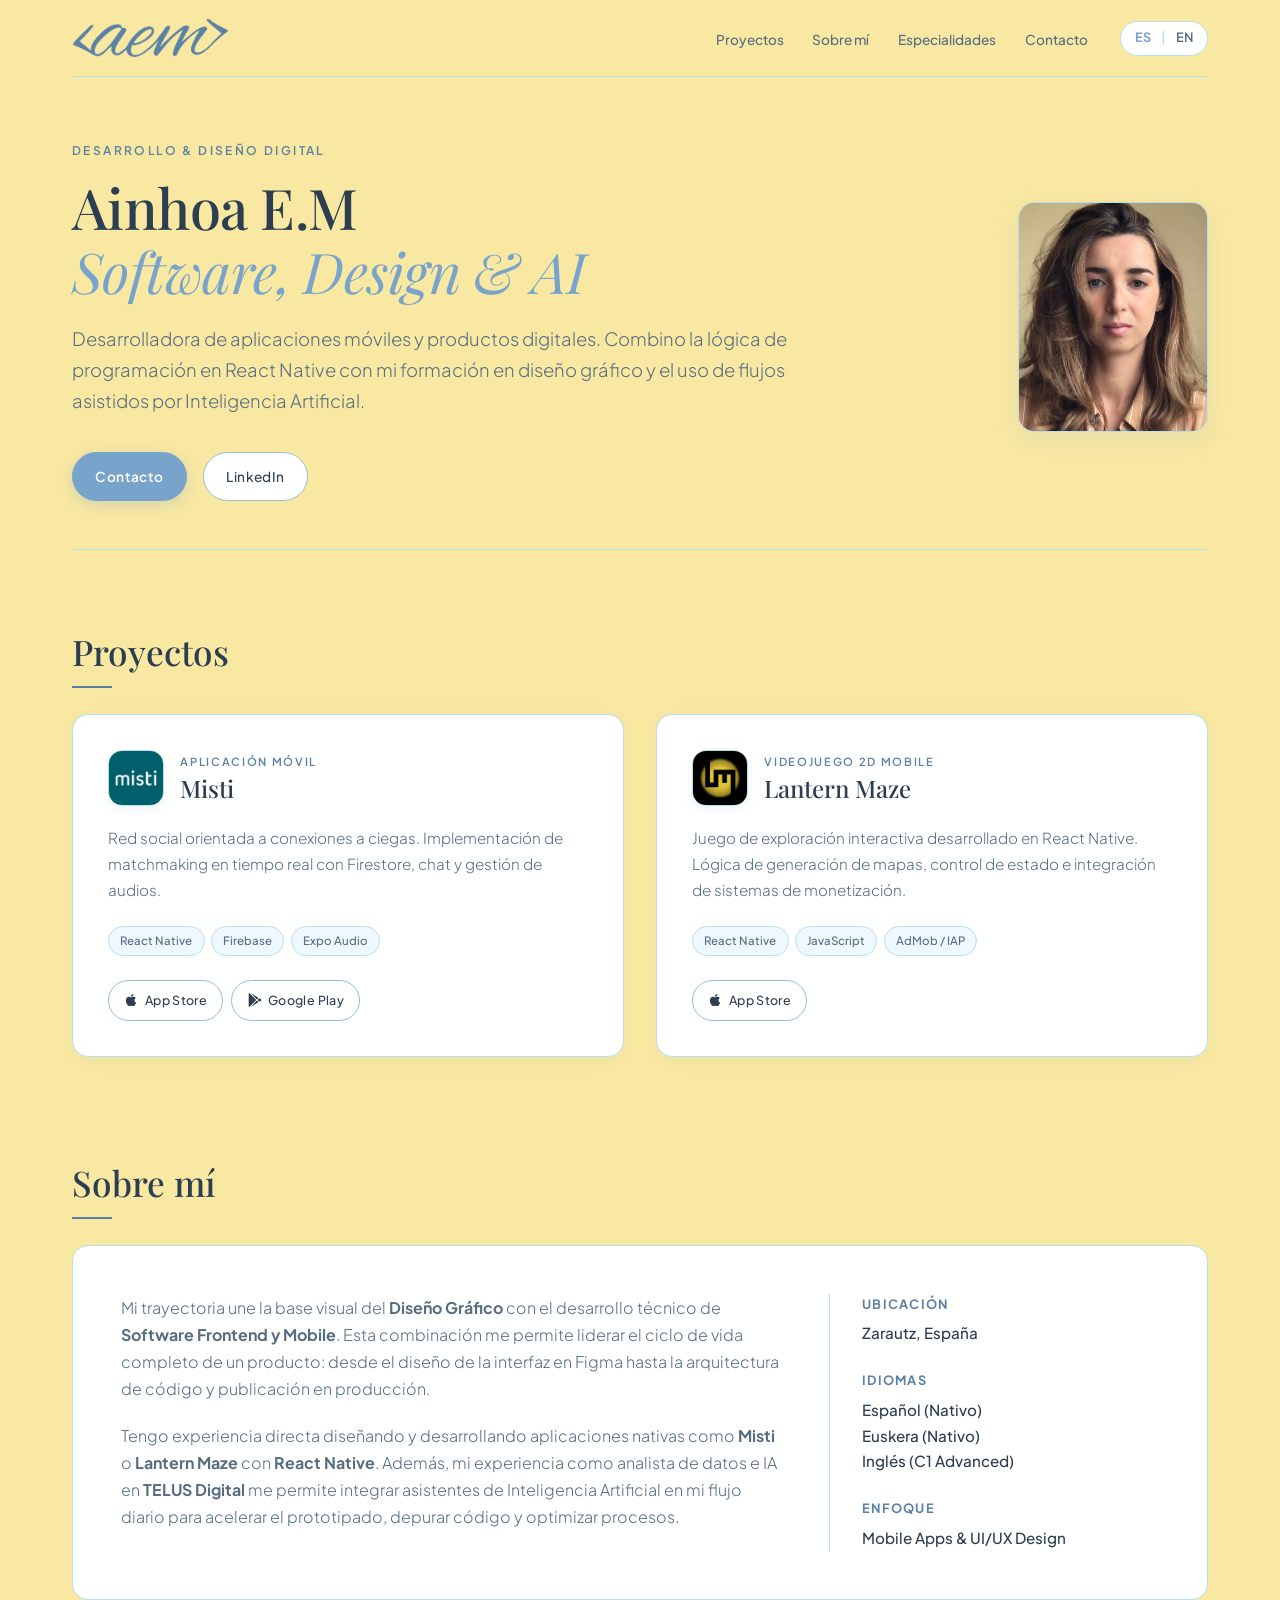
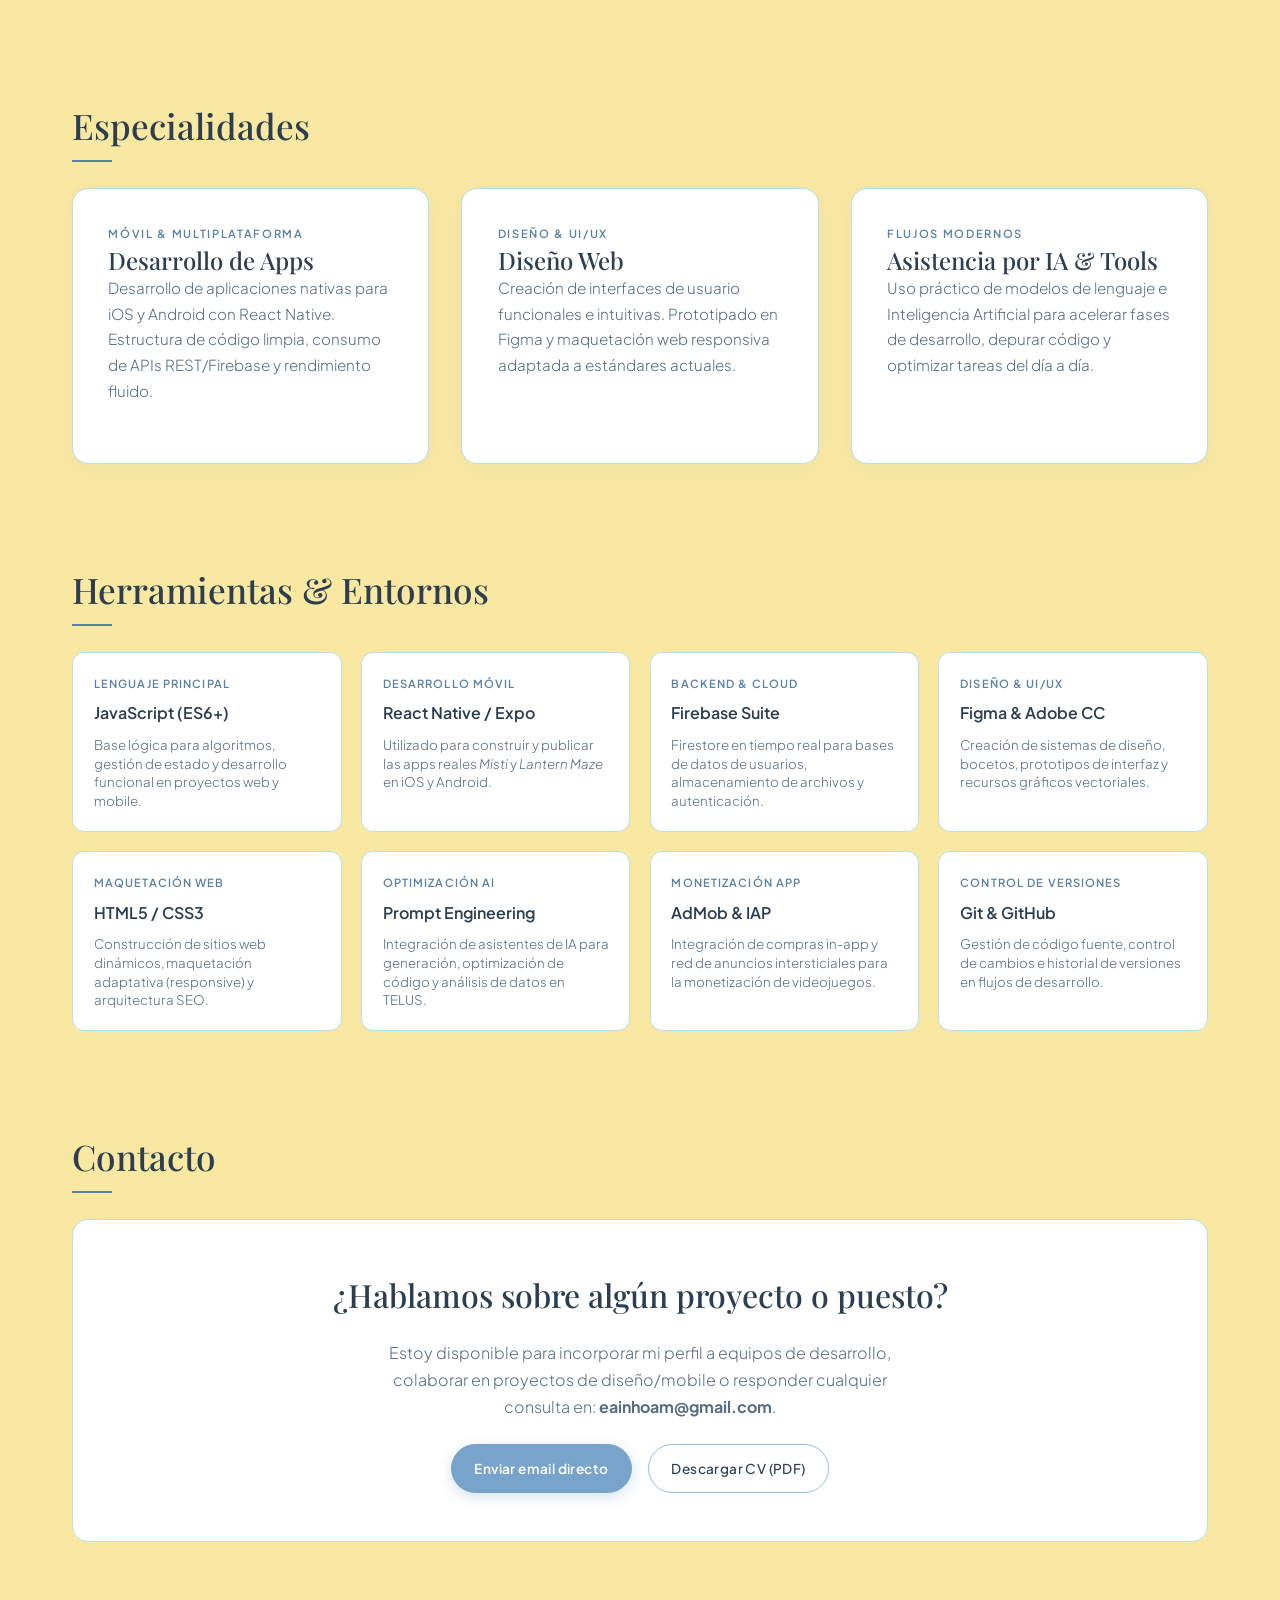
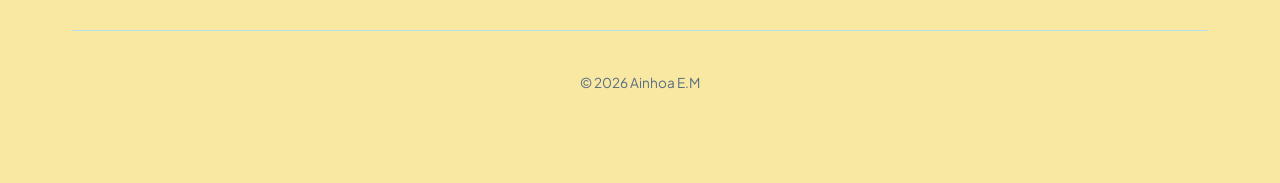
==== index.html @ f0ac6388 "Add files via upload Portfolio 1.0.0" ====
<!DOCTYPE html>
<html lang="es">
<head>
  <meta charset="UTF-8">
  <meta name="viewport" content="width=device-width, initial-scale=1.0">
  <title>Ainhoa E.M — Full Stack Developer & Designer</title>
  <link rel="icon" type="image/png" href="./img/aemlogoazul.png">
  <link rel="apple-touch-icon" href="./img/aemlogoazul.png">
  <!-- Google Fonts -->
  <link rel="preconnect" href="https://fonts.googleapis.com">
  <link rel="preconnect" href="https://fonts.gstatic.com" crossorigin>
  <link href="https://fonts.googleapis.com/css2?family=Playfair+Display:ital,wght@0,500;0,600;1,400&family=Plus+Jakarta+Sans:wght@300;400;500;600&display=swap" rel="stylesheet">

  <!-- Hoja de Estilos Externa -->
  <link rel="stylesheet" href="styles.css">
</head>
<body>

  <!-- NAVEGACIÓN PRINCIPAL -->
  <nav>
    <a href="#" class="nav-logo">
     <img src="./img/logoazul.png" alt="AEM Logo" class="nav-logo-img">
    </a>
    <div class="nav-right">
      <ul class="nav-links">
        <li><a href="#proyectos">Proyectos</a></li>
        <li><a href="#sobre-mi">Sobre mí</a></li>
        <li><a href="#servicios">Especialidades</a></li>
        <li><a href="#contacto">Contacto</a></li>
      </ul>
      <div class="lang-switch">
        <a href="#" class="active">ES</a>
        <span>|</span>
        <a href="index-en.html">EN</a>
      </div>
    </div>
  </nav>

  <!-- HEADER / HERO -->
  <header class="hero-container">
    <div class="hero-content">
      <span class="subtitle-label">Desarrollo & Diseño Digital</span>
      <h1>Ainhoa E.M <br><i>Software, Design & AI</i></h1>
      <p class="bio">
        Desarrolladora de aplicaciones móviles y productos digitales. Combino la lógica de programación en React Native con mi formación en diseño gráfico y el uso de flujos asistidos por Inteligencia Artificial.
      </p>
      <div class="contact-bar">
        <a href="#contacto" class="btn btn-primary">Contacto</a>
        <a href="https://www.linkedin.com/in/ainhoaem" target="_blank" class="btn">LinkedIn</a>
      </div>
    </div>
    <div class="hero-avatar-wrapper">
      <img src="./img/profile.jpg" alt="Ainhoa E.M" class="hero-avatar">
    </div>
  </header>

  <!-- PROYECTOS DESTACADOS -->
  <section id="proyectos" class="reveal">
    <h2 class="section-title">Proyectos</h2>
    <div class="grid-2">
     
      <!-- MISTI -->
      <div class="card project-card">
        <div>
          <div class="project-header">
            <img src="./img/iconmisti.png" alt="Logo Misti" class="project-logo">
            <div>
              <span class="card-category">Aplicación Móvil</span>
              <h3>Misti</h3>
            </div>
          </div>
          <p>Red social orientada a conexiones a ciegas. Implementación de matchmaking en tiempo real con Firestore, chat y gestión de audios.</p>
          <div class="tags">
            <span class="tag">React Native</span>
            <span class="tag">Firebase</span>
            <span class="tag">Expo Audio</span>
          </div>
        </div>
        <div class="card-actions">
          <a href="https://apps.apple.com/es/app/misti/id6782328166" target="_blank" class="btn btn-store">
            <svg class="store-icon" viewBox="0 0 384 512" fill="currentColor"><path d="M318.7 268.7c-.2-36.7 16.4-64.4 50-84.8-18.8-26.9-47.2-41.7-84.7-44.6-35.5-2.8-74.3 20.7-88.5 20.7-15 0-49.4-19.7-76.4-19.7C63.3 141.2 4 184.8 4 273.5q0 39.3 14.4 81.2c12.8 36.7 59 126.7 107.2 125.2 25.2-.6 43-17.9 75.8-17.9 31.8 0 48.3 17.9 76.4 17.9 48.6-.7 90.4-82.5 102.6-119.3-65.2-30.7-61.7-90-61.7-91.9zm-56.6-164.2c27.3-32.4 24.8-61.9 24-72.5-24.1 1.4-52 16.4-67.9 34.9-17.5 19.8-27.8 44.3-25.6 71.9 26.1 2 52.3-13.8 69.5-34.3z"/></svg>
            App Store
          </a>
          <a href="https://play.google.com/store/apps/details?id=com.eainhoam.misti" target="_blank" class="btn btn-store">
            <svg class="store-icon" viewBox="0 0 512 512" fill="currentColor"><path d="M325.3 234.3L104.6 13l280.8 161.2-60.1 60.1zM47 0C34 6.8 25.3 19.2 25.3 35.3v441.3c0 16.1 8.7 28.5 21.7 35.3l256.6-256L47 0zm425.2 225.6l-58.9-34.1-65.7 64.5 65.7 64.5 60.1-34.1c18-14.3 18-46.5-1.2-60.8zM104.6 499l220.7-221.3 60.1 60.1L104.6 499z"/></svg>
            Google Play
          </a>
        </div>
      </div>

      <!-- LANTERN MAZE -->
      <div class="card project-card">
        <div>
          <div class="project-header">
            <img src="./img/iconlantern.png" alt="Logo Lantern Maze" class="project-logo">
            <div>
              <span class="card-category">Videojuego 2D Mobile</span>
              <h3>Lantern Maze</h3>
            </div>
          </div>
          <p>Juego de exploración interactiva desarrollado en React Native. Lógica de generación de mapas, control de estado e integración de sistemas de monetización.</p>
          <div class="tags">
            <span class="tag">React Native</span>
            <span class="tag">JavaScript</span>
            <span class="tag">AdMob / IAP</span>
          </div>
        </div>
        <div class="card-actions">
          <a href="https://apps.apple.com/es/app/lantern-maze/id6813588997" target="_blank" class="btn btn-store">
            <svg class="store-icon" viewBox="0 0 384 512" fill="currentColor"><path d="M318.7 268.7c-.2-36.7 16.4-64.4 50-84.8-18.8-26.9-47.2-41.7-84.7-44.6-35.5-2.8-74.3 20.7-88.5 20.7-15 0-49.4-19.7-76.4-19.7C63.3 141.2 4 184.8 4 273.5q0 39.3 14.4 81.2c12.8 36.7 59 126.7 107.2 125.2 25.2-.6 43-17.9 75.8-17.9 31.8 0 48.3 17.9 76.4 17.9 48.6-.7 90.4-82.5 102.6-119.3-65.2-30.7-61.7-90-61.7-91.9zm-56.6-164.2c27.3-32.4 24.8-61.9 24-72.5-24.1 1.4-52 16.4-67.9 34.9-17.5 19.8-27.8 44.3-25.6 71.9 26.1 2 52.3-13.8 69.5-34.3z"/></svg>
            App Store
          </a>
        </div>
      </div>

    </div>
  </section>

  <!-- SOBRE MÍ -->
  <section id="sobre-mi" class="reveal">
    <h2 class="section-title">Sobre mí</h2>
    <div class="about-box">
      <div class="about-text">
        <p>
          Mi trayectoria une la base visual del <strong>Diseño Gráfico </strong> con el desarrollo técnico de <strong>Software Frontend y Mobile</strong>. Esta combinación me permite liderar el ciclo de vida completo de un producto: desde el diseño de la interfaz en Figma hasta la arquitectura de código y publicación en producción.
        </p>
        <p>
          Tengo experiencia directa diseñando y desarrollando aplicaciones nativas como <strong>Misti</strong> o <strong>Lantern Maze</strong> con <strong>React Native</strong>. Además, mi experiencia como analista de datos e IA en <strong>TELUS Digital</strong> me permite integrar asistentes de Inteligencia Artificial en mi flujo diario para acelerar el prototipado, depurar código y optimizar procesos.
        </p>
      </div>
      <div class="about-highlights">
        <div class="highlight-item">
          <h4>Ubicación</h4>
          <p>Zarautz, España</p>
        </div>
        <div class="highlight-item">
          <h4>Idiomas</h4>
          <p>Español (Nativo)<br>Euskera (Nativo)<br>Inglés (C1 Advanced)</p>
        </div>
        <div class="highlight-item">
          <h4>Enfoque</h4>
          <p>Mobile Apps & UI/UX Design</p>
        </div>
      </div>
    </div>
  </section>

  <!-- SERVICIOS / ESPECIALIDADES -->
  <section id="servicios" class="reveal">
    <h2 class="section-title">Especialidades</h2>
    <div class="grid-3">
      <div class="card">
        <div>
          <span class="card-category">Móvil & Multiplataforma</span>
          <h3>Desarrollo de Apps</h3>
          <p>Desarrollo de aplicaciones nativas para iOS y Android con React Native. Estructura de código limpia, consumo de APIs REST/Firebase y rendimiento fluido.</p>
        </div>
      </div>
      <div class="card">
        <div>
          <span class="card-category">Diseño & UI/UX</span>
          <h3>Diseño Web</h3>
          <p>Creación de interfaces de usuario funcionales e intuitivas. Prototipado en Figma y maquetación web responsiva adaptada a estándares actuales.</p>
        </div>
      </div>
      <div class="card">
        <div>
          <span class="card-category">Flujos modernos</span>
          <h3>Asistencia por IA & Tools</h3>
          <p>Uso práctico de modelos de lenguaje e Inteligencia Artificial para acelerar fases de desarrollo, depurar código y optimizar tareas del día a día.</p>
        </div>
      </div>
    </div>
  </section>

  <!-- STACK TÉCNICO -->
  <section id="stack" class="reveal">
    <h2 class="section-title">Herramientas & Entornos</h2>
    <div class="skills-grid">
     
      <div class="skill-item">
        <span class="skill-category">Lenguaje principal</span>
        <span class="skill-name">JavaScript (ES6+)</span>
        <span class="skill-desc">Base lógica para algoritmos, gestión de estado y desarrollo funcional en proyectos web y mobile.</span>
      </div>

      <div class="skill-item">
        <span class="skill-category">Desarrollo Móvil</span>
        <span class="skill-name">React Native / Expo</span>
        <span class="skill-desc">Utilizado para construir y publicar las apps reales <i>Misti</i> y <i>Lantern Maze</i> en iOS y Android.</span>
      </div>

      <div class="skill-item">
        <span class="skill-category">Backend & Cloud</span>
        <span class="skill-name">Firebase Suite</span>
        <span class="skill-desc">Firestore en tiempo real para bases de datos de usuarios, almacenamiento de archivos y autenticación.</span>
      </div>

      <div class="skill-item">
        <span class="skill-category">Diseño & UI/UX</span>
        <span class="skill-name">Figma & Adobe CC</span>
        <span class="skill-desc">Creación de sistemas de diseño, bocetos, prototipos de interfaz y recursos gráficos vectoriales.</span>
      </div>

      <div class="skill-item">
        <span class="skill-category">Maquetación Web</span>
        <span class="skill-name">HTML5 / CSS3</span>
        <span class="skill-desc">Construcción de sitios web dinámicos, maquetación adaptativa (responsive) y arquitectura SEO.</span>
      </div>

      <div class="skill-item">
        <span class="skill-category">Optimización AI</span>
        <span class="skill-name">Prompt Engineering</span>
        <span class="skill-desc">Integración de asistentes de IA para generación, optimización de código y análisis de datos en TELUS.</span>
      </div>

      <div class="skill-item">
        <span class="skill-category">Monetización App</span>
        <span class="skill-name">AdMob & IAP</span>
        <span class="skill-desc">Integración de compras in-app y red de anuncios intersticiales para la monetización de videojuegos.</span>
      </div>

      <div class="skill-item">
        <span class="skill-category">Control de Versiones</span>
        <span class="skill-name">Git & GitHub</span>
        <span class="skill-desc">Gestión de código fuente, control de cambios e historial de versiones en flujos de desarrollo.</span>
      </div>

    </div>
  </section>

  <!-- CONTACTO -->
  <section id="contacto" class="reveal">
    <h2 class="section-title">Contacto</h2>
    <div class="contact-box">
      <h3>¿Hablamos sobre algún proyecto o puesto?</h3>
      <p>Estoy disponible para incorporar mi perfil a equipos de desarrollo, colaborar en proyectos de diseño/mobile o responder cualquier consulta en: <strong>eainhoam@gmail.com</strong>.</p>
      <div style="display: flex; gap: 1rem; justify-content: center; flex-wrap: wrap; align-items: center;">
        <a href="mailto:eainhoam@gmail.com" class="btn btn-primary">Enviar email directo</a>
        <a href="AinhoaEtxeberria_cv.pdf" target="_blank" class="btn">Descargar CV (PDF)</a>
      </div>
    </div>
  </section>

  <!-- FOOTER -->
  <footer>
    <p>© 2026 Ainhoa E.M</p>
  </footer>
<!-- SCRIPT PARA ACTIVAR LAS ANIMACIONES DE SCROLL -->
  <script>
    function revealOnScroll() {
      const reveals = document.querySelectorAll('.reveal');
      const windowHeight = window.innerHeight;
      
      reveals.forEach(element => {
        const elementTop = element.getBoundingClientRect().top;
        const revealPoint = 100;
        
        if (elementTop < windowHeight - revealPoint) {
          element.classList.add('active');
        }
      });
    }

    window.addEventListener('scroll', revealOnScroll);
    window.addEventListener('load', revealOnScroll);
  </script>
</body>
</html>
</body>
</html>
---- styles.css ----
:root {
  --bg: #F9E8A2;             /* Amarillo crema pastel (Fondo general) */
  --surface: #ffffff;       /* Blanco puro (Tarjetas e interior) */
  --card-bg: #fffcf0;       /* Fondo ligero secundario */
  --primary: #78A4CB;       /* Azul medio (Botones principales, acentos) */
  --primary-hover: #5e8bb3;
  --accent: #5b81a4;        /* Azul de contraste (Subtítulos y etiquetas) */
  --border: #B4E1EB;        /* Azul menta claro (Bordes y separadores) */
  --border-highlight: #95BDD7;
  --text: #2c3e50;          /* Azul marino oscuro (Texto principal de alta legibilidad) */
  --text-muted: #576d82;    /* Azul grisáceo (Texto secundario) */
  --font-heading: 'Playfair Display', Georgia, serif;
  --font-body: 'Plus Jakarta Sans', -apple-system, sans-serif;
}

html {
  scroll-behavior: smooth;
}

* {
  box-sizing: border-box;
  margin: 0;
  padding: 0;
}

body {
  background-color: var(--bg);
  color: var(--text);
  font-family: var(--font-body);
  line-height: 1.7;
  padding: 0 2rem 3rem 2rem;
  max-width: 1200px;
  margin: 0 auto;
  -webkit-font-smoothing: antialiased;
}

/* NAV NAVEGACIÓN FIJA */
nav {
  position: sticky;
  top: 0;
  background: rgba(249, 232, 162, 0.92);
  backdrop-filter: blur(10px);
  display: flex;
  justify-content: space-between;
  align-items: center;
  padding: 1.2rem 0;
  border-bottom: 1px solid var(--border);
  z-index: 100;
}

.nav-logo {
  display: flex;
  align-items: center;
  text-decoration: none;
}

.nav-logo-img {
  height: 38px; /* Ajusta la altura de las letras del logo */
  width: auto;
  transition: transform 0.3s ease;
}

.nav-logo-img:hover {
  transform: scale(1.05); /* Ligero micro-interacción al pasar el ratón */
}

.nav-right {
  display: flex;
  align-items: center;
  gap: 2rem;
}

.nav-links {
  display: flex;
  gap: 1.8rem;
  list-style: none;
}

.nav-links a {
  text-decoration: none;
  color: var(--text-muted);
  font-size: 0.85rem;
  font-weight: 500;
  transition: color 0.2s ease;
}

.nav-links a:hover {
  color: var(--primary);
}

/* SELECTOR DE IDIOMA */
.lang-switch {
  display: flex;
  align-items: center;
  gap: 0.3rem;
  font-size: 0.8rem;
  font-weight: 600;
  background: var(--surface);
  padding: 0.25rem 0.6rem;
  border-radius: 20px;
  border: 1px solid var(--border);
}

.lang-switch a {
  text-decoration: none;
  color: var(--text-muted);
  padding: 0.1rem 0.3rem;
  border-radius: 4px;
  transition: all 0.2s ease;
}

.lang-switch a.active {
  color: var(--primary);
  font-weight: 700;
}

.lang-switch span {
  color: var(--border);
}

/* HEADER / HERO */
.hero-container {
  padding: 4rem 0 3rem 0;
  border-bottom: 1px solid var(--border);
  display: flex;
  align-items: center;
  justify-content: space-between;
  gap: 3rem;
}

.hero-content {
  flex: 1;
}

.hero-avatar-wrapper {
  flex-shrink: 0;
}

/* FOTO DE PERFIL CON FORMATO DE TARJETA ESTANTERÍA */
.hero-avatar {
  width: 190px;
  height: 230px;
  object-fit: cover;
  border-radius: 16px;
  border: 1px solid var(--border);
  box-shadow: 0 8px 24px rgba(120, 164, 203, 0.15);
  background-color: var(--surface);
}

.subtitle-label {
  text-transform: uppercase;
  font-size: 0.75rem;
  letter-spacing: 0.2em;
  color: var(--accent);
  font-weight: 600;
  margin-bottom: 0.8rem;
  display: block;
}

h1 {
  font-family: var(--font-heading);
  font-size: 3.5rem;
  font-weight: 500;
  color: var(--text);
  line-height: 1.15;
  margin-bottom: 1.2rem;
  letter-spacing: -0.01em;
}

h1 i {
  font-weight: 400;
  color: var(--primary);
}

.bio {
  font-size: 1.15rem;
  color: var(--text-muted);
  max-width: 750px;
  margin-bottom: 2.2rem;
  font-weight: 300;
}

.contact-bar {
  display: flex;
  gap: 1rem;
  flex-wrap: wrap;
}

/* BOTONES GENERALES */
.btn {
  display: inline-flex;
  align-items: center;
  justify-content: center;
  background: var(--surface);
  color: var(--text);
  padding: 0.75rem 1.4rem;
  border-radius: 30px;
  text-decoration: none;
  border: 1px solid var(--border-highlight);
  transition: all 0.25s ease;
  font-size: 0.85rem;
  font-weight: 500;
  letter-spacing: 0.03em;
  gap: 0.4rem;
}

.btn:hover {
  border-color: var(--primary);
  color: var(--primary);
  transform: translateY(-2px);
}

.btn-primary {
  background: var(--primary);
  color: #ffffff;
  border: 1px solid var(--primary);
  font-weight: 600;
}

.btn-primary:hover {
  background: var(--primary-hover);
  border-color: var(--primary-hover);
  color: #ffffff;
}

/* SECCIONES Y TARJETAS */
section {
  padding: 4.5rem 0 1.5rem 0;
}

.section-title {
  font-family: var(--font-heading);
  font-size: 2.2rem;
  font-weight: 500;
  margin-bottom: 2rem;
  position: relative;
  display: inline-block;
}

.section-title::after {
  content: '';
  position: absolute;
  bottom: -6px;
  left: 0;
  width: 40px;
  height: 2px;
  background: var(--accent);
}

.grid-3 {
  display: grid;
  grid-template-columns: repeat(3, 1fr);
  gap: 2rem;
}

.grid-2 {
  display: grid;
  grid-template-columns: repeat(2, 1fr);
  gap: 2rem;
}

.card {
  background: var(--surface);
  border: 1px solid var(--border);
  border-radius: 16px;
  padding: 2.2rem;
  display: flex;
  flex-direction: column;
  justify-content: space-between;
  transition: all 0.3s cubic-bezier(0.16, 1, 0.3, 1);
  box-shadow: 0 4px 20px rgba(120, 164, 203, 0.08);
}

.card:hover {
  border-color: var(--border-highlight);
  transform: translateY(-4px);
  box-shadow: 0 8px 30px rgba(120, 164, 203, 0.2);
}

/* LOGO INTEGRADO EN LA CABECERA DE LA TARJETA */
.project-header {
  display: flex;
  align-items: center;
  gap: 1rem;
  margin-bottom: 1.2rem;
}

.project-logo {
  width: 56px;
  height: 56px;
  object-fit: cover;
  border-radius: 14px;
  border: 1px solid var(--border);
  box-shadow: 0 4px 10px rgba(120, 164, 203, 0.12);
  flex-shrink: 0;
}

.card-category {
  font-size: 0.7rem;
  text-transform: uppercase;
  letter-spacing: 0.15em;
  color: var(--accent);
  margin-bottom: 0.2rem;
  font-weight: 600;
  display: block;
}

.card h3 {
  font-family: var(--font-heading);
  font-size: 1.5rem;
  font-weight: 500;
  color: var(--text);
  line-height: 1.2;
}

.card p {
  color: var(--text-muted);
  font-size: 0.95rem;
  margin-bottom: 1.5rem;
  font-weight: 300;
}

.tags {
  display: flex;
  flex-wrap: wrap;
  gap: 0.4rem;
  margin-bottom: 1.5rem;
}

.tag {
  background: #f0f8ff;
  color: var(--text-muted);
  font-size: 0.72rem;
  padding: 0.25rem 0.7rem;
  border-radius: 20px;
  border: 1px solid var(--border);
  font-weight: 500;
}

/* BOTONES DE TIENDAS Y TARJETAS */
.card-actions {
  display: flex;
  gap: 0.5rem;
  margin-top: auto;
  flex-wrap: wrap;
}

.card-actions .btn {
  padding: 0.55rem 0.95rem;
  font-size: 0.78rem;
}

.store-icon {
  width: 14px;
  height: 14px;
}

/* SECCIÓN SOBRE MÍ */
.about-box {
  background: var(--surface);
  border: 1px solid var(--border);
  border-radius: 16px;
  padding: 3rem;
  display: grid;
  grid-template-columns: 2fr 1fr;
  gap: 3rem;
}

.about-text p {
  color: var(--text-muted);
  font-size: 1rem;
  margin-bottom: 1.2rem;
  font-weight: 300;
}

.about-highlights {
  border-left: 1px solid var(--border);
  padding-left: 2rem;
  display: flex;
  flex-direction: column;
  gap: 1.5rem;
}

.highlight-item h4 {
  font-size: 0.8rem;
  text-transform: uppercase;
  letter-spacing: 0.1em;
  color: var(--accent);
  margin-bottom: 0.3rem;
}

.highlight-item p {
  font-size: 0.95rem;
  color: var(--text);
  font-weight: 500;
}

/* HERRAMIENTAS Y ENTORNOS */
.skills-grid {
  display: grid;
  grid-template-columns: repeat(4, 1fr);
  gap: 1.2rem;
}

.skill-item {
  background: var(--surface);
  padding: 1.3rem;
  border-radius: 12px;
  border: 1px solid var(--border);
  display: flex;
  flex-direction: column;
  gap: 0.4rem;
  transition: border-color 0.2s ease;
}

.skill-item:hover {
  border-color: var(--border-highlight);
}

.skill-category {
  font-size: 0.7rem;
  text-transform: uppercase;
  letter-spacing: 0.1em;
  color: var(--accent);
  font-weight: 600;
}

.skill-name {
  font-size: 1rem;
  color: var(--text);
  font-weight: 600;
}

.skill-desc {
  font-size: 0.83rem;
  color: var(--text-muted);
  font-weight: 300;
  line-height: 1.4;
  margin-top: 0.2rem;
}

/* SECCIÓN CONTACTO */
.contact-box {
  background: var(--surface);
  border: 1px solid var(--border);
  border-radius: 16px;
  padding: 3rem;
  text-align: center;
}

.contact-box h3 {
  font-family: var(--font-heading);
  font-size: 2rem;
  margin-bottom: 1rem;
  font-weight: 500;
}

.contact-box p {
  color: var(--text-muted);
  max-width: 550px;
  margin: 0 auto 1.5rem auto;
  font-weight: 300;
}

/* FOOTER */
footer {
  padding: 2.5rem 0;
  border-top: 1px solid var(--border);
  margin-top: 4rem;
  text-align: center;
  font-size: 0.85rem;
  color: var(--text-muted);
}

/* RESPONSIVE */
@media (max-width: 992px) {
  .hero-container { flex-direction: column-reverse; text-align: center; gap: 2rem; }
  .bio { margin-left: auto; margin-right: auto; }
  .contact-bar { justify-content: center; }
  .grid-3, .grid-2, .skills-grid { grid-template-columns: repeat(2, 1fr); }
  .about-box { grid-template-columns: 1fr; gap: 2rem; }
  .about-highlights { border-left: none; padding-left: 0; border-top: 1px solid var(--border); padding-top: 1.5rem; }
}

@media (max-width: 680px) {
  body { padding: 0 1.2rem 2rem 1.2rem; }
  h1 { font-size: 2.4rem; }
  .grid-3, .grid-2, .skills-grid { grid-template-columns: 1fr; }
  .nav-links { display: none; }
}

/* --- EFECTOS "PRO" Y MOVIMIENTO SUTIL --- */

/* 1. Animación suave de flotación para la imagen de perfil */
@keyframes floatProfile {
  0% {
    transform: translateY(0px);
  }
  50% {
    transform: translateY(-8px);
  }
  100% {
    transform: translateY(0px);
  }
}

.hero-avatar {
  animation: floatProfile 6s ease-in-out infinite;
}

/* 2. Efecto de aparición al hacer Scroll (Scroll Reveal) */
.reveal {
  opacity: 0;
  transform: translateY(25px);
  transition: opacity 0.8s ease-out, transform 0.8s ease-out;
}

.reveal.active {
  opacity: 1;
  transform: translateY(0);
}

/* 3. Brillo y pulso suave en los botones principales */
.btn-primary {
  box-shadow: 0 4px 14px rgba(120, 164, 203, 0.3);
}

.btn-primary:hover {
  box-shadow: 0 6px 20px rgba(120, 164, 203, 0.5);
}
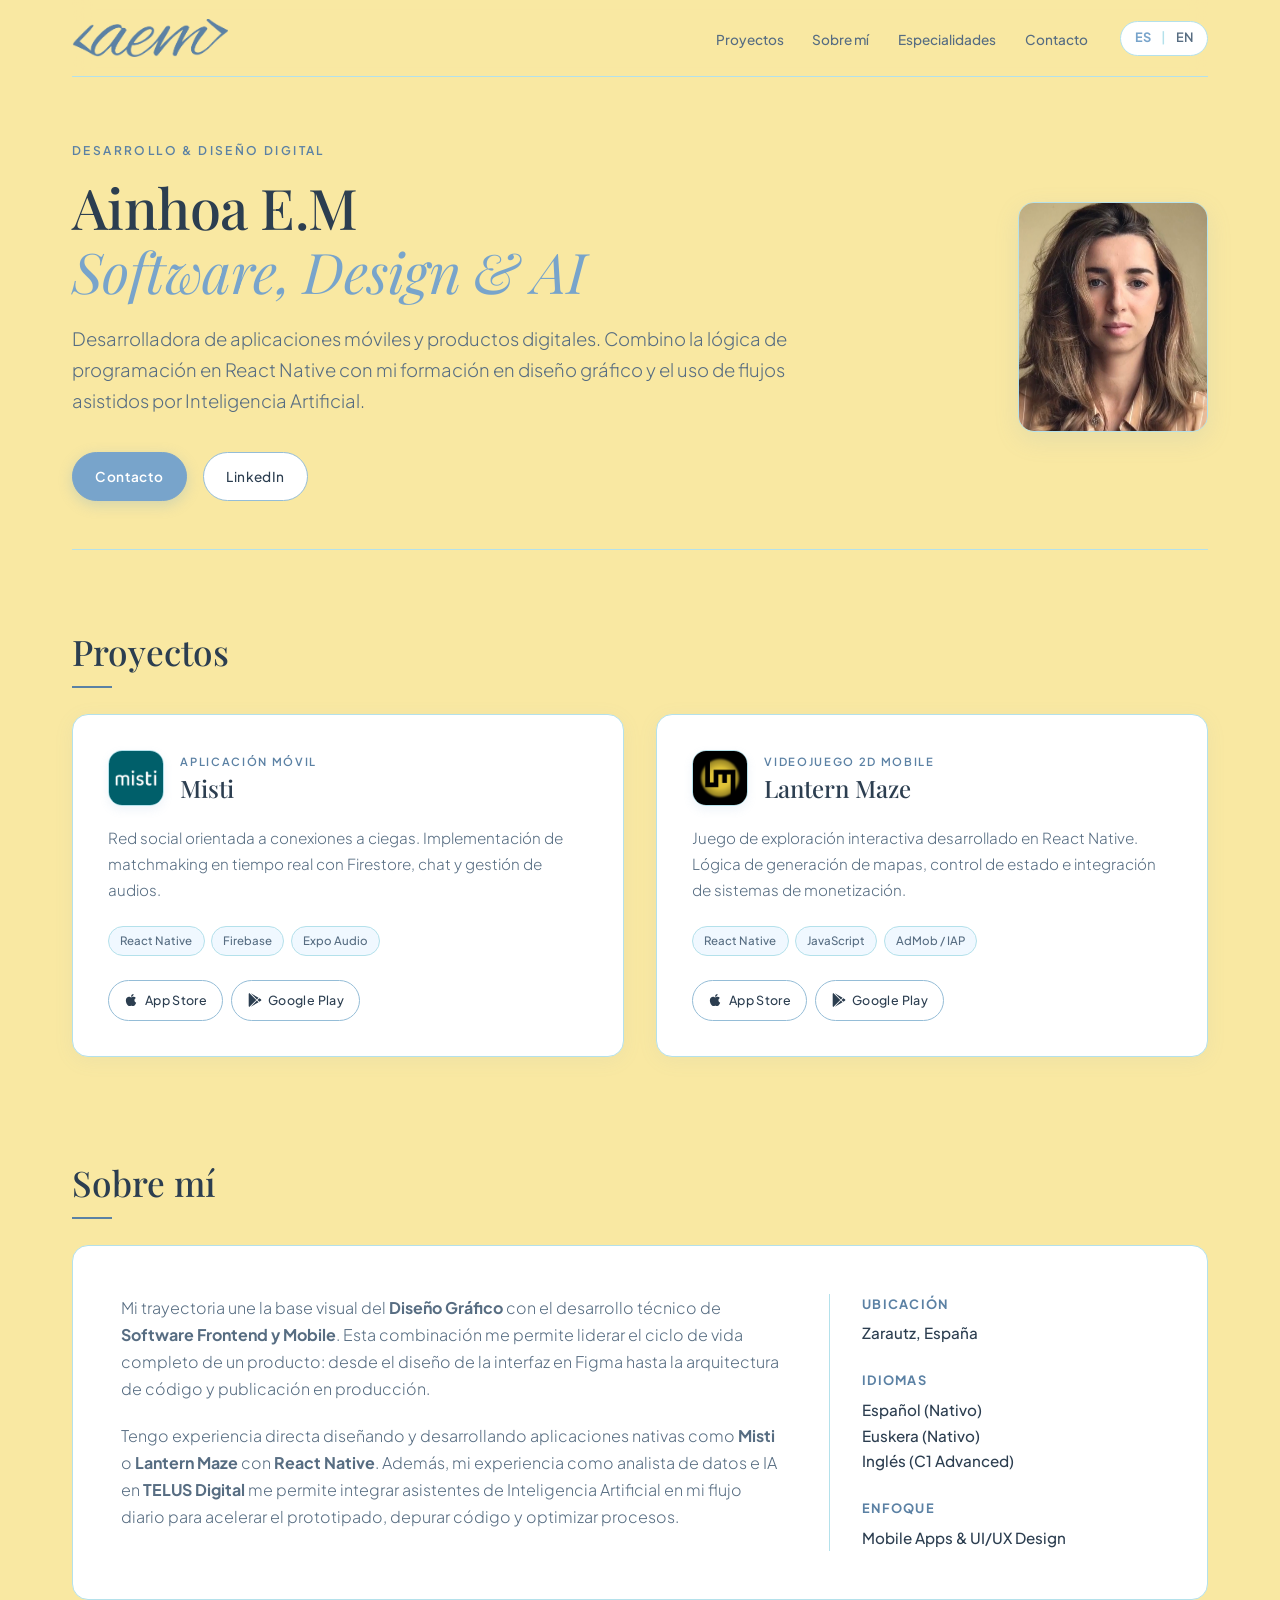
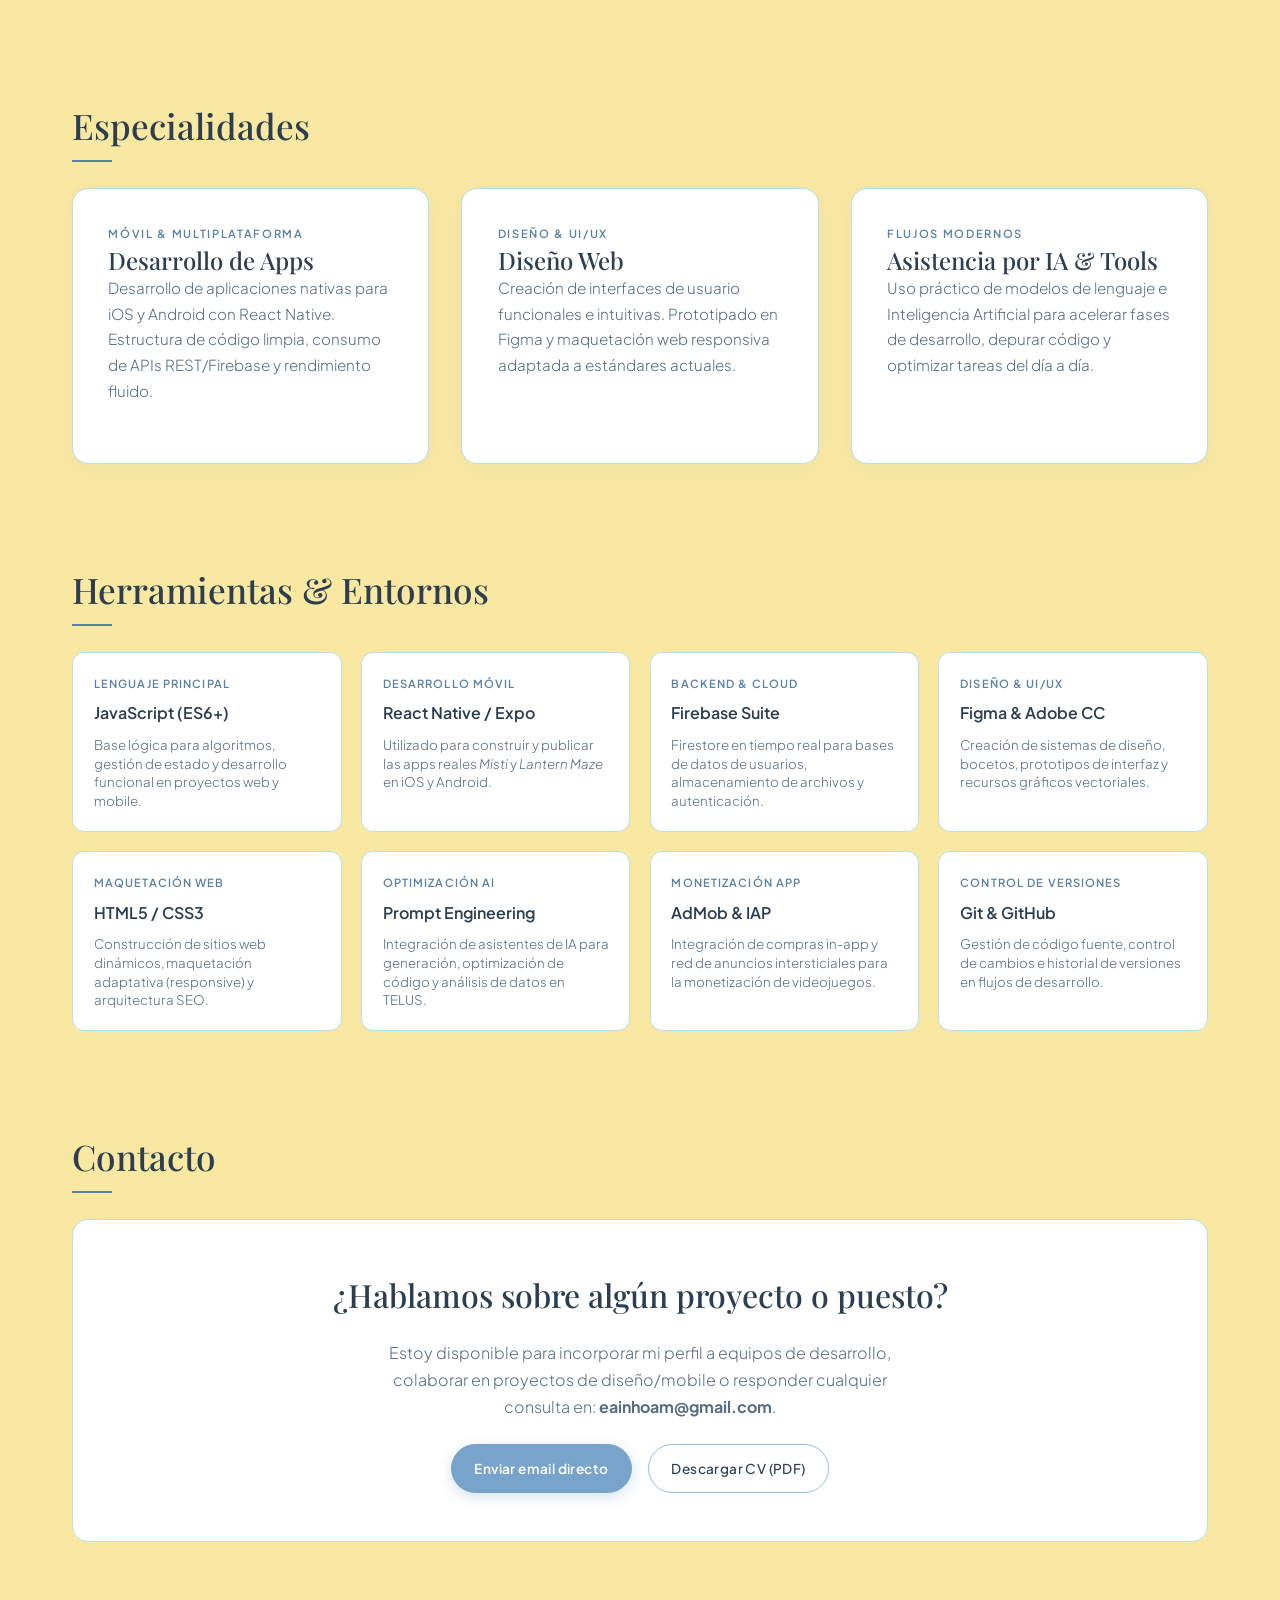
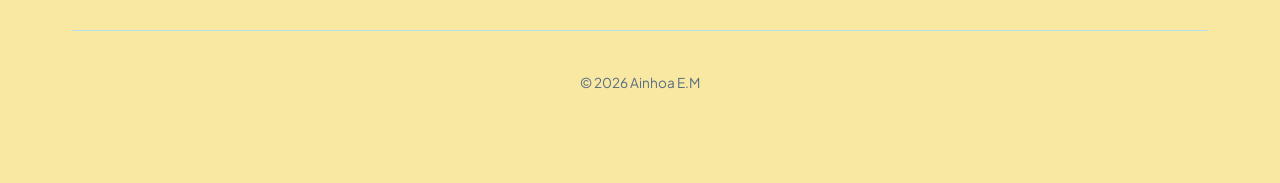
==== commit 9dbc913a: "Add files via upload" ====
--- a/index.html
+++ b/index.html
@@ -109,6 +109,10 @@
           <a href="https://apps.apple.com/es/app/lantern-maze/id6813588997" target="_blank" class="btn btn-store">
             <svg class="store-icon" viewBox="0 0 384 512" fill="currentColor"><path d="M318.7 268.7c-.2-36.7 16.4-64.4 50-84.8-18.8-26.9-47.2-41.7-84.7-44.6-35.5-2.8-74.3 20.7-88.5 20.7-15 0-49.4-19.7-76.4-19.7C63.3 141.2 4 184.8 4 273.5q0 39.3 14.4 81.2c12.8 36.7 59 126.7 107.2 125.2 25.2-.6 43-17.9 75.8-17.9 31.8 0 48.3 17.9 76.4 17.9 48.6-.7 90.4-82.5 102.6-119.3-65.2-30.7-61.7-90-61.7-91.9zm-56.6-164.2c27.3-32.4 24.8-61.9 24-72.5-24.1 1.4-52 16.4-67.9 34.9-17.5 19.8-27.8 44.3-25.6 71.9 26.1 2 52.3-13.8 69.5-34.3z"/></svg>
             App Store
+          </a>
+          <a href="https://play.google.com/store/apps/details?id=com.game.lanternmaze" target="_blank" class="btn btn-store">
+            <svg class="store-icon" viewBox="0 0 512 512" fill="currentColor"><path d="M325.3 234.3L104.6 13l280.8 161.2-60.1 60.1zM47 0C34 6.8 25.3 19.2 25.3 35.3v441.3c0 16.1 8.7 28.5 21.7 35.3l256.6-256L47 0zm425.2 225.6l-58.9-34.1-65.7 64.5 65.7 64.5 60.1-34.1c18-14.3 18-46.5-1.2-60.8zM104.6 499l220.7-221.3 60.1 60.1L104.6 499z"/></svg>
+            Google Play
           </a>
         </div>
       </div>
